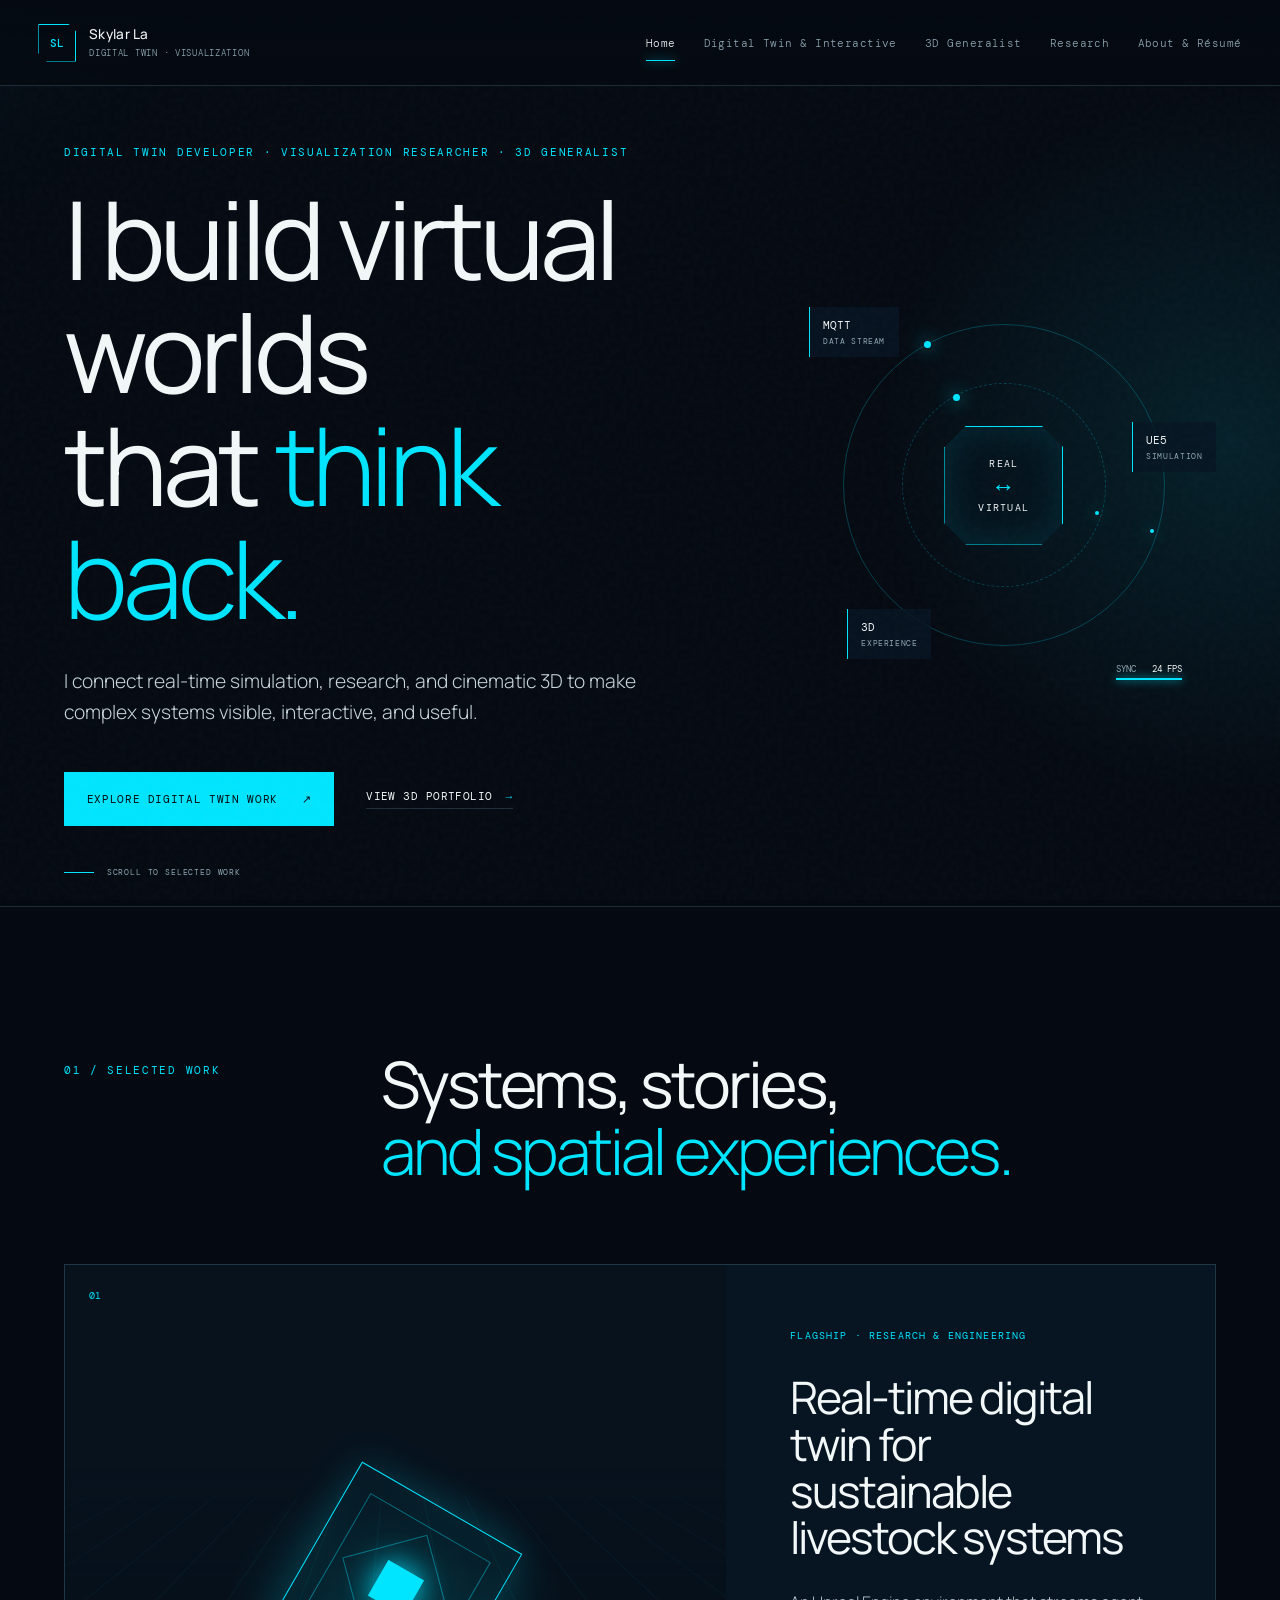
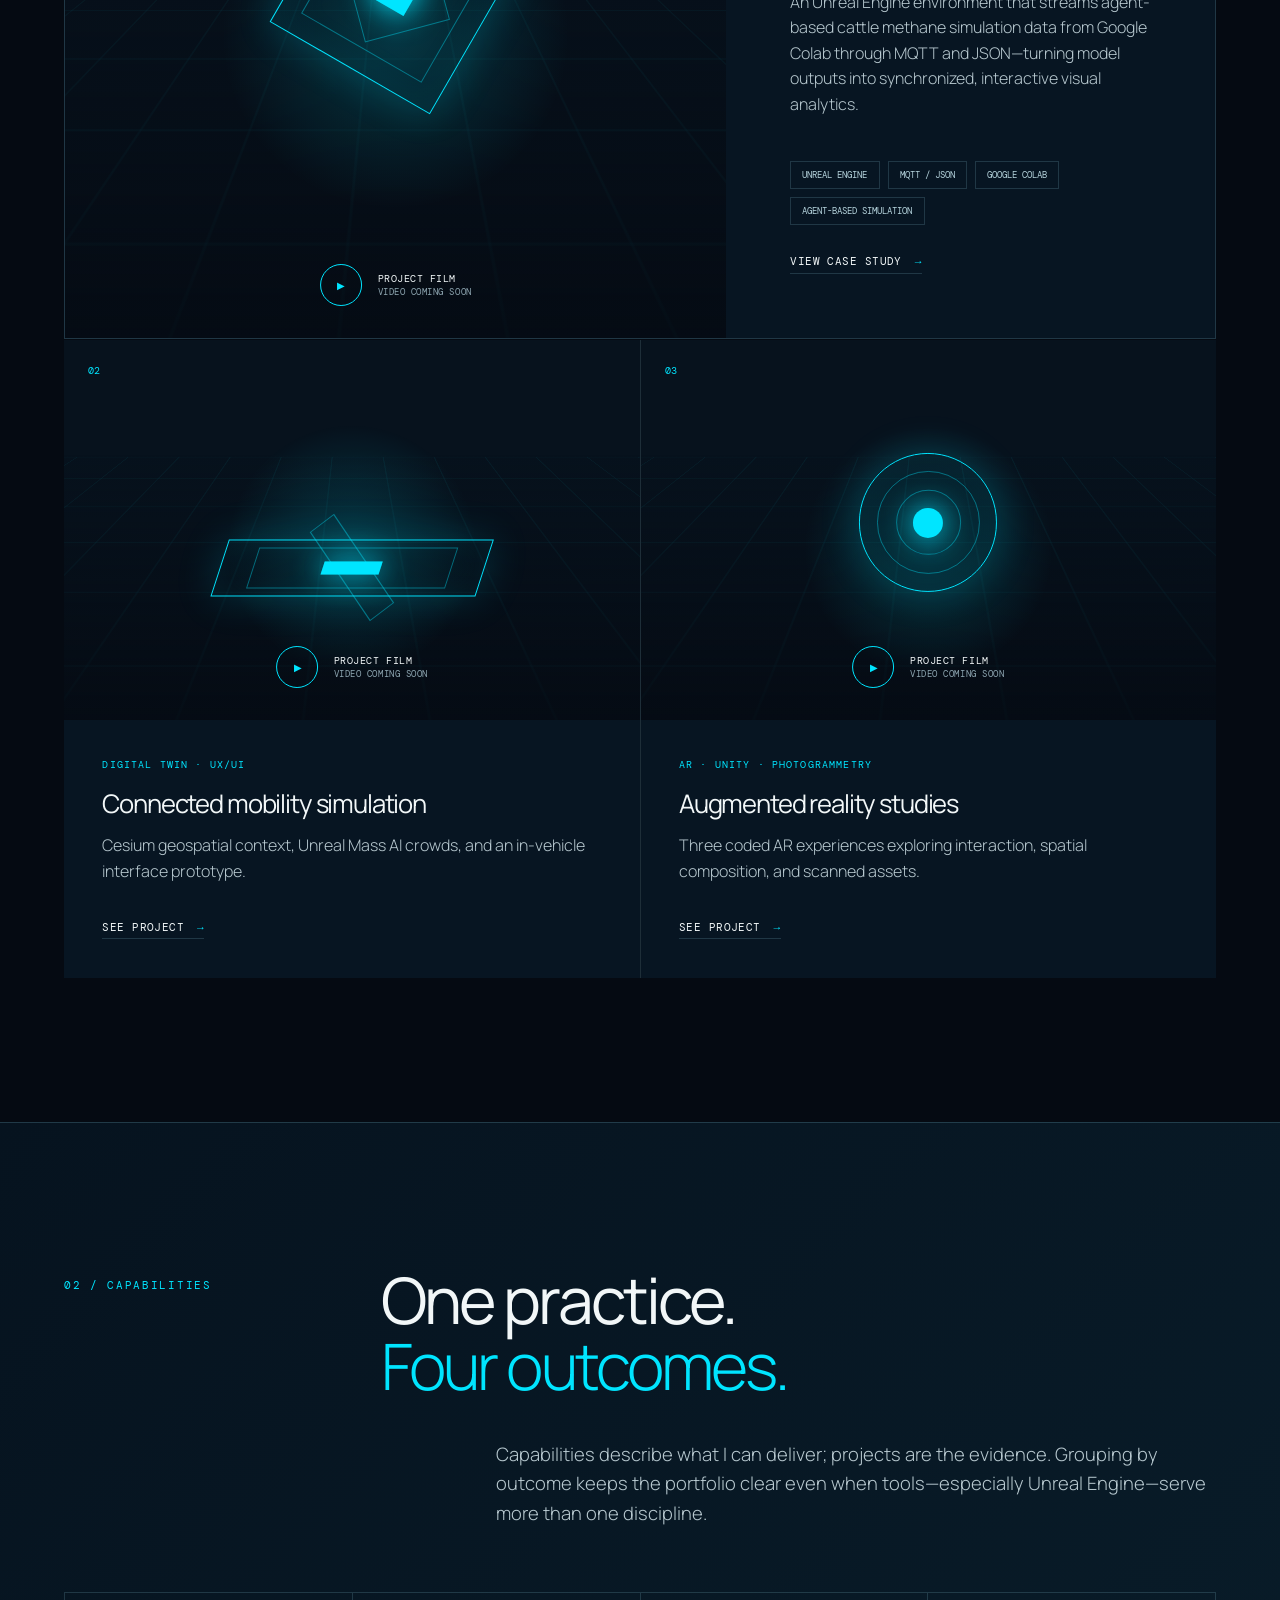
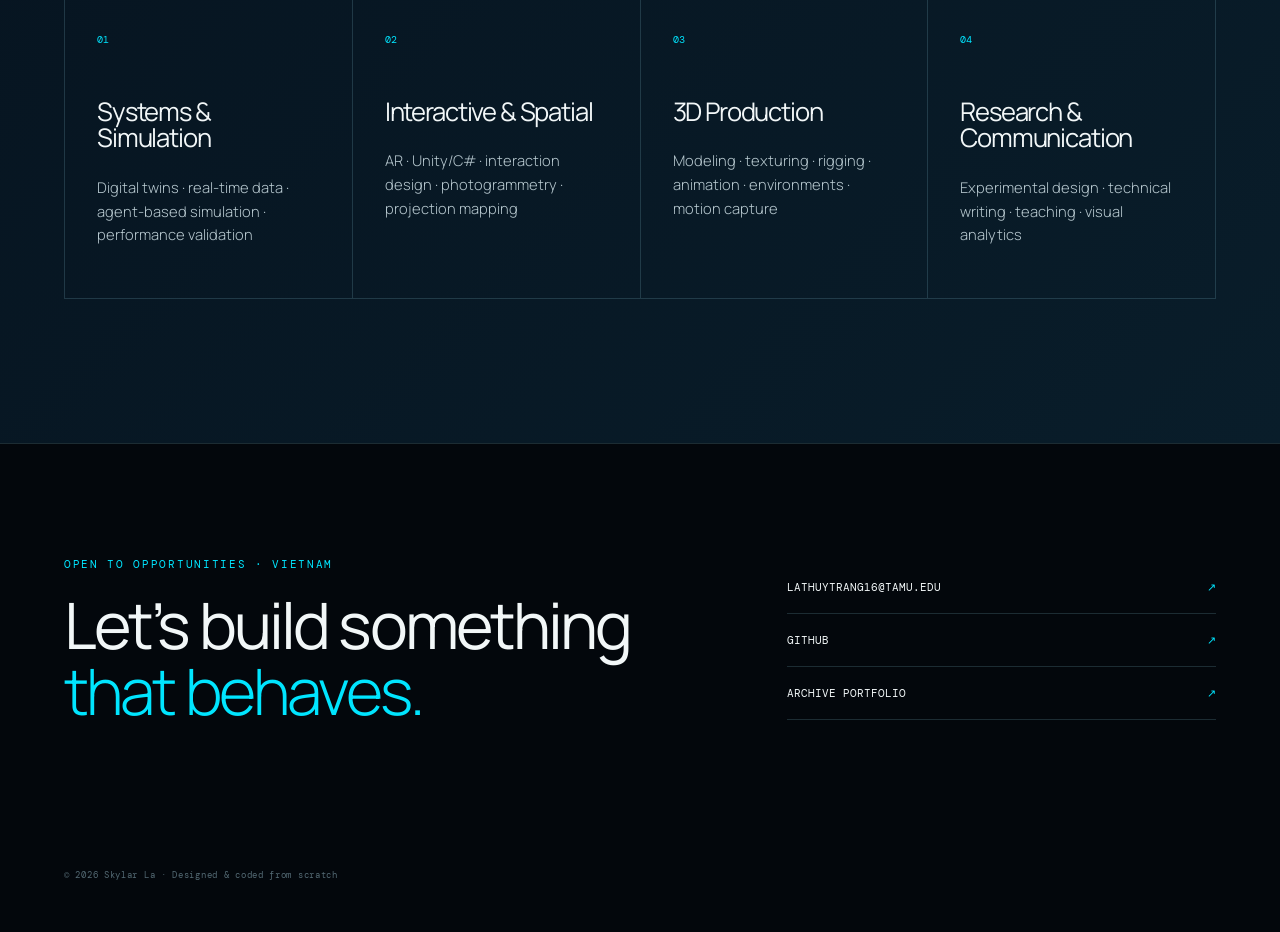
==== index.html @ 79e0a0c8 "feat: launch portfolio website" ====
<!doctype html>
<html lang="en">
  <head>
    <meta charset="UTF-8" />
    <meta name="viewport" content="width=device-width, initial-scale=1.0" />
    <meta name="description" content="Skylar La — Digital twin developer, visualization researcher, and 3D generalist." />
    <meta name="theme-color" content="#050a12" />
    <title>Skylar La — Digital Twin & Visualization</title>
    <link rel="icon" href="/assets/favicon.svg" type="image/svg+xml" />
    <link rel="stylesheet" href="/assets/styles.css" />
    <script src="/assets/app.js" defer></script>
  </head>
  <body data-page="home"><div id="app"></div></body>
</html>
---- assets/styles.css ----
@import url('https://fonts.googleapis.com/css2?family=DM+Mono:wght@300;400;500&family=Manrope:wght@300;400;500;600&display=swap');

:root {
  --ink: #050a12;
  --navy: #071522;
  --panel: #0a1c2a;
  --panel-2: #0d2434;
  --cyan: #00e5ff;
  --cyan-soft: #89f6ff;
  --white: #f2f7f8;
  --muted: #8fa7b2;
  --line: rgba(144, 211, 226, 0.18);
  --display: "Manrope", Arial, sans-serif;
  --mono: "DM Mono", monospace;
}

* { box-sizing: border-box; }
html { scroll-behavior: smooth; background: var(--ink); }
body { margin: 0; color: var(--white); background: var(--ink); font-family: var(--display); font-weight: 300; line-height: 1.6; overflow-x: hidden; }
body::before { content: ""; position: fixed; inset: 0; pointer-events: none; z-index: 20; opacity: .13; background-image: url("data:image/svg+xml,%3Csvg viewBox='0 0 180 180' xmlns='http://www.w3.org/2000/svg'%3E%3Cfilter id='n'%3E%3CfeTurbulence type='fractalNoise' baseFrequency='.9' numOctaves='4' stitchTiles='stitch'/%3E%3C/filter%3E%3Crect width='100%25' height='100%25' filter='url(%23n)' opacity='.22'/%3E%3C/svg%3E"); }
a { color: inherit; text-decoration: none; }
p { margin: 0 0 1.2rem; color: #b7c8cf; }
h1, h2, h3 { margin: 0; font-weight: 400; line-height: 1.04; letter-spacing: -.045em; }
h1 { font-size: clamp(4rem, 8.5vw, 9.5rem); }
h2 { font-size: clamp(2.4rem, 5vw, 5.6rem); }
h3 { font-size: clamp(1.35rem, 2vw, 2rem); }
em { color: var(--cyan); font-style: normal; font-weight: 300; }
.eyebrow { color: var(--cyan); font: 400 .7rem/1.5 var(--mono); letter-spacing: .15em; text-transform: uppercase; }
.lead { color: var(--white); font-size: clamp(1.2rem, 2vw, 1.65rem); line-height: 1.5; }
.section { padding: 9rem max(5vw, 2rem); border-top: 1px solid var(--line); }
.section-heading { display: grid; grid-template-columns: .55fr 1.45fr; align-items: start; margin-bottom: 5rem; }
.section-heading .eyebrow { padding-top: .65rem; }
.section-intro { max-width: 720px; font-size: 1.15rem; margin: -2.5rem 0 4rem auto; }
.reveal { opacity: 0; transform: translateY(24px); transition: opacity .8s ease, transform .8s cubic-bezier(.2,.7,.2,1); }
.reveal.visible { opacity: 1; transform: none; }

.site-header { position: fixed; top: 0; left: 0; z-index: 50; width: 100%; height: 86px; display: flex; align-items: center; justify-content: space-between; padding: 0 max(3vw, 1.5rem); background: linear-gradient(to bottom, rgba(5,10,18,.96), rgba(5,10,18,.74)); border-bottom: 1px solid var(--line); backdrop-filter: blur(18px); }
.brand { display: flex; align-items: center; gap: .8rem; font-size: .85rem; font-weight: 500; line-height: 1.2; letter-spacing: .02em; }
.brand small { display: block; margin-top: .25rem; color: var(--muted); font: 300 .56rem var(--mono); letter-spacing: .08em; text-transform: uppercase; }
.brand-mark { display: grid; place-items: center; width: 38px; height: 38px; color: var(--cyan); border: 1px solid var(--cyan); font: 500 .7rem var(--mono); clip-path: polygon(0 0, 78% 0, 100% 22%, 100% 100%, 22% 100%, 0 78%); }
.site-nav { display: flex; align-items: center; gap: clamp(1rem, 2.2vw, 2.6rem); }
.site-nav a { position: relative; color: var(--muted); font: 300 .68rem var(--mono); letter-spacing: .04em; }
.site-nav a:hover, .site-nav a[aria-current="page"] { color: var(--white); }
.site-nav a[aria-current="page"]::after { content: ""; position: absolute; left: 0; right: 0; bottom: -.7rem; height: 1px; background: var(--cyan); box-shadow: 0 0 10px var(--cyan); }
.menu-toggle { display: none; color: var(--white); background: none; border: 0; }

.hero { min-height: 100svh; position: relative; display: grid; grid-template-columns: 1.22fr .78fr; align-items: center; gap: 4rem; padding: 9rem max(5vw, 2rem) 5rem; overflow: hidden; }
.hero::before { content: ""; position: absolute; width: 58vw; height: 58vw; right: -25vw; top: 8vh; border-radius: 50%; background: radial-gradient(circle, rgba(0,229,255,.1), transparent 67%); }
.hero-copy { position: relative; z-index: 2; }
.hero-copy h1 { max-width: 1100px; margin: 1.3rem 0 2rem; }
.hero-summary { max-width: 620px; color: #c9d6db; font-size: clamp(1.1rem, 1.5vw, 1.4rem); }
.hero-actions { display: flex; align-items: center; gap: 2rem; margin-top: 2.8rem; }
.button { display: inline-flex; align-items: center; justify-content: center; gap: 1.5rem; min-height: 54px; padding: 0 1.35rem; font: 400 .68rem var(--mono); letter-spacing: .06em; text-transform: uppercase; transition: .25s ease; }
.button-primary { color: var(--ink); background: var(--cyan); border: 1px solid var(--cyan); }
.button-primary:hover { color: var(--cyan); background: transparent; box-shadow: 0 0 28px rgba(0,229,255,.18); }
.text-link { display: inline-flex; gap: .8rem; align-items: center; padding-bottom: .3rem; border-bottom: 1px solid var(--line); color: var(--white); font: 400 .69rem var(--mono); letter-spacing: .04em; text-transform: uppercase; }
.text-link span { color: var(--cyan); transition: transform .2s ease; }
.text-link:hover span { transform: translateX(4px); }

.hero-system { position: relative; aspect-ratio: 1; max-width: 580px; width: 100%; justify-self: end; }
.system-orbit { position: absolute; inset: 12%; border: 1px solid rgba(0,229,255,.23); border-radius: 50%; animation: orbit 30s linear infinite; }
.system-orbit::before, .system-orbit::after { content: ""; position: absolute; border-radius: 50%; background: var(--cyan); box-shadow: 0 0 18px var(--cyan); }
.system-orbit::before { width: 7px; height: 7px; top: 5%; left: 25%; }.system-orbit::after { width: 4px; height: 4px; right: 3%; bottom: 35%; }
.orbit-two { inset: 26%; border-style: dashed; animation-direction: reverse; animation-duration: 22s; }
.system-core { position: absolute; inset: 36%; display: flex; flex-direction: column; place-content: center; text-align: center; border: 1px solid var(--cyan); background: rgba(4,19,29,.8); box-shadow: inset 0 0 40px rgba(0,229,255,.12), 0 0 45px rgba(0,229,255,.08); clip-path: polygon(18% 0, 82% 0, 100% 18%, 100% 82%, 82% 100%, 18% 100%, 0 82%, 0 18%); font: .6rem var(--mono); letter-spacing: .13em; }
.system-core strong { color: var(--cyan); font-size: 1.5rem; font-weight: 300; line-height: 1.3; }
.system-node { position: absolute; padding: .7rem .85rem; border-left: 1px solid var(--cyan); background: rgba(7,21,34,.8); font: 400 .7rem var(--mono); }
.system-node small { display: block; margin-top: .25rem; color: var(--muted); font-size: .48rem; letter-spacing: .08em; }.node-a { top: 8%; left: 4%; }.node-b { right: 0; top: 35%; }.node-c { bottom: 9%; left: 13%; }
.system-readout { position: absolute; right: 8%; bottom: 4%; display: grid; grid-template-columns: auto auto; gap: .2rem 1rem; font: .55rem var(--mono); color: var(--muted); }.system-readout b { color: var(--white); font-weight: 400; }.system-readout i { grid-column: 1 / -1; width: 100%; height: 2px; background: var(--cyan); box-shadow: 0 0 8px var(--cyan); animation: pulse 2s ease infinite; }
.scroll-cue { position: absolute; left: max(5vw, 2rem); bottom: 1.8rem; display: flex; gap: .8rem; color: var(--muted); font: .52rem var(--mono); letter-spacing: .1em; text-transform: uppercase; }.scroll-cue span { width: 30px; height: 1px; align-self: center; background: var(--cyan); }
@keyframes orbit { to { transform: rotate(360deg); } } @keyframes pulse { 50% { opacity: .25; transform: scaleX(.65); } }

.featured-project { display: grid; grid-template-columns: 1.15fr .85fr; min-height: 620px; border: 1px solid var(--line); background: var(--navy); }
.project-visual { position: relative; min-height: 380px; overflow: hidden; background: #07121d; }
.featured-project .project-visual { min-height: 620px; }
.visual-grid { position: absolute; inset: 0; opacity: .42; background-image: linear-gradient(rgba(0,229,255,.11) 1px, transparent 1px), linear-gradient(90deg, rgba(0,229,255,.11) 1px, transparent 1px); background-size: 45px 45px; transform: perspective(400px) rotateX(58deg) scale(1.6) translateY(18%); }
.project-visual::after { content: ""; position: absolute; inset: 0; background: radial-gradient(circle at 50% 55%, rgba(0,229,255,.19), transparent 35%), linear-gradient(to top, rgba(5,10,18,.8), transparent 70%); }
.visual-object { position: absolute; z-index: 2; left: 50%; top: 48%; width: 28%; aspect-ratio: 1; transform: translate(-50%,-50%) rotate(30deg); border: 1px solid var(--cyan); box-shadow: 0 0 40px rgba(0,229,255,.18), inset 0 0 40px rgba(0,229,255,.08); }
.visual-object i { position: absolute; inset: 12%; border: 1px solid rgba(0,229,255,.4); }.visual-object i:nth-child(2) { inset: 26%; transform: rotate(45deg); }.visual-object i:nth-child(3) { inset: 39%; background: var(--cyan); box-shadow: 0 0 30px var(--cyan); }
.visual-mobility .visual-object { width: 46%; height: 15%; top: 60%; transform: translate(-50%,-50%) skew(-18deg); }.visual-ar .visual-object { width: 24%; border-radius: 50%; transform: translate(-50%,-50%); }.visual-ar .visual-object i { border-radius: 50%; }
.visual-index { position: absolute; z-index: 3; top: 1.5rem; left: 1.5rem; color: var(--cyan); font: .65rem var(--mono); }
.media-placeholder { position: absolute; z-index: 4; left: 50%; bottom: 2rem; transform: translateX(-50%); display: flex; align-items: center; gap: 1rem; color: var(--white); font: .65rem var(--mono); letter-spacing: .05em; text-transform: uppercase; white-space: nowrap; }.media-placeholder small { color: var(--muted); }.play-icon { display: grid; place-items: center; width: 42px; aspect-ratio: 1; color: var(--cyan); border: 1px solid var(--cyan); border-radius: 50%; font-size: .65rem; padding-left: 2px; }
.project-copy { display: flex; flex-direction: column; justify-content: center; padding: clamp(2rem, 5vw, 5rem); }
.project-copy h3 { font-size: clamp(2rem, 3.5vw, 4.2rem); margin: .8rem 0 1.8rem; }.project-copy .text-link { align-self: flex-start; margin-top: 1.8rem; }
.project-kicker, .pub-status { color: var(--cyan); font: .6rem var(--mono); letter-spacing: .12em; text-transform: uppercase; }
.tag-list { display: flex; flex-wrap: wrap; gap: .5rem; padding: 0; margin: 1.5rem 0 0; list-style: none; }.tag-list li { padding: .45rem .7rem; color: #b6d4dd; border: 1px solid var(--line); font: .58rem var(--mono); text-transform: uppercase; }
.project-grid { display: grid; grid-template-columns: repeat(2, 1fr); gap: 1px; margin-top: 1px; background: var(--line); }.project-card { background: var(--navy); }.project-card > div:last-child { padding: 2.4rem; }.project-card h3 { margin: .5rem 0 1rem; }.project-card .text-link { margin-top: 1rem; }

.capability-band { background: linear-gradient(135deg, #06131f, #091d2a); }.capability-grid { display: grid; grid-template-columns: repeat(4, 1fr); border-top: 1px solid var(--line); border-left: 1px solid var(--line); }.capability { min-height: 280px; padding: 2rem; border-right: 1px solid var(--line); border-bottom: 1px solid var(--line); }.capability > span, .pipeline-card > span { color: var(--cyan); font: .65rem var(--mono); }.capability h3 { margin: 3rem 0 1.5rem; }.capability p { font-size: .92rem; }

.page-hero { min-height: 78vh; display: grid; grid-template-columns: 1.25fr .75fr; align-items: end; gap: 5rem; padding: 11rem max(5vw, 2rem) 6rem; background: radial-gradient(circle at 85% 40%, rgba(0,229,255,.1), transparent 30%); border-bottom: 1px solid var(--line); }.page-hero h1 { margin-top: 1rem; }.page-hero-aside { padding-bottom: 1rem; }.page-hero-aside > p { color: var(--white); font-size: clamp(1.2rem, 2vw, 1.7rem); }.page-hero-aside .button { margin-top: 1.5rem; }
.case-study { padding: 0 max(5vw, 2rem) 9rem; scroll-margin-top: 110px; }.case-study > .project-visual { min-height: 70vh; max-height: 800px; }.case-layout { display: grid; grid-template-columns: .45fr 1.55fr; gap: 7vw; padding: 5rem 0 0; }.case-meta { border-top: 1px solid var(--line); padding-top: 1.5rem; }.case-meta p { margin: 1.5rem 0 .35rem; color: var(--cyan); font: .55rem var(--mono); letter-spacing: .1em; }.case-meta p:first-child { margin-top: 0; }.case-meta strong { font-size: .85rem; font-weight: 400; color: #d6e2e6; }.case-copy { max-width: 920px; }.case-copy h2 { margin: 1rem 0 2.5rem; }.case-copy h3 { margin: 3rem 0 1rem; font-size: 1.5rem; letter-spacing: -.02em; }.process-row { display: flex; align-items: center; justify-content: space-between; gap: 1rem; margin: 3.5rem 0 2rem; padding: 1.5rem; border: 1px solid var(--line); background: var(--navy); }.process-row span { color: var(--cyan); font: .6rem var(--mono); }.process-row small { display: block; margin-top: .35rem; color: var(--muted); }.process-row b { color: var(--muted); font-weight: 300; }.case-study.compact { padding-top: 9rem; border-top: 1px solid var(--line); }.case-study.compact > .project-visual { min-height: 56vh; }

.reel-panel { display: grid; grid-template-columns: 1.25fr .75fr; gap: 6vw; align-items: center; }.reel-frame { position: relative; min-height: 600px; display: grid; place-items: center; border: 1px solid var(--line); background: radial-gradient(circle at 50% 50%, rgba(0,229,255,.2), transparent 23%), repeating-linear-gradient(120deg, transparent 0 70px, rgba(0,229,255,.04) 70px 71px), var(--navy); }.reel-frame > .play-icon { position: absolute; width: 72px; font-size: 1rem; }.reel-title { text-align: center; font-family: var(--mono); }.reel-title span, .reel-title small { display: block; color: var(--muted); font-size: .55rem; letter-spacing: .15em; }.reel-title strong { display: block; margin: 1rem 0; color: rgba(242,247,248,.1); font-size: clamp(2rem, 4.8vw, 5.4rem); line-height: .95; }.reel-copy h2 { margin: 1rem 0 2rem; }
.production-pipeline { background: var(--navy); }.pipeline-grid { display: grid; grid-template-columns: repeat(5, 1fr); border: 1px solid var(--line); }.pipeline-card { min-height: 340px; padding: 1.6rem; border-right: 1px solid var(--line); }.pipeline-card:last-child { border-right: 0; }.pipeline-card h3 { margin: 4rem 0 1rem; font-size: 1.15rem; font-family: var(--mono); color: var(--cyan); letter-spacing: .03em; }.pipeline-card strong { display: block; min-height: 3rem; font-size: .78rem; font-weight: 500; }.pipeline-card p { margin-top: 1.3rem; font-size: .85rem; }
.gallery-grid { display: grid; grid-template-columns: repeat(2, 1fr); gap: 1px; background: var(--line); }.gallery-placeholder { aspect-ratio: 16/10; display: flex; flex-direction: column; justify-content: space-between; padding: 1.5rem; background: linear-gradient(145deg, #0a1a27, #06101a); border: 1px solid var(--line); }.gallery-placeholder span, .gallery-placeholder small { color: var(--cyan); font: .55rem var(--mono); letter-spacing: .1em; }.gallery-placeholder strong { align-self: center; color: rgba(242,247,248,.2); font: 400 clamp(1rem, 2vw, 2rem) var(--mono); }

.publication-list { padding-top: 4rem; }.publication { border-top: 1px solid var(--line); padding: 5rem 0; }.featured-publication { display: grid; grid-template-columns: .85fr 1.15fr; gap: 6vw; }.publication-image { position: relative; min-height: 540px; display: grid; place-items: center; overflow: hidden; color: var(--muted); border: 1px solid var(--line); background: var(--navy); font: .55rem var(--mono); }.figure-lines { position: absolute; inset: 15%; border: 1px solid rgba(0,229,255,.35); transform: rotate(8deg); }.figure-lines::before, .figure-lines::after { content: ""; position: absolute; inset: 15%; border: inherit; transform: rotate(22deg); }.figure-lines::after { inset: 32%; background: rgba(0,229,255,.13); }.publication-copy h2 { margin: 1rem 0 2rem; font-size: clamp(2.2rem, 4.2vw, 4.8rem); }.publication dl { margin: 3rem 0; }.publication dl div { display: grid; grid-template-columns: .3fr .7fr; gap: 2rem; padding: 1.1rem 0; border-top: 1px solid var(--line); }.publication dt { color: var(--cyan); font: .55rem var(--mono); text-transform: uppercase; }.publication dd { margin: 0; color: #c4d2d8; }.note, .privacy-note { padding: 1rem; border-left: 2px solid var(--cyan); color: var(--muted); font: .65rem/1.6 var(--mono); }.text-publication { display: grid; grid-template-columns: .4fr 1.6fr; gap: 5vw; }.pub-number { display: block; margin-bottom: 2rem; color: var(--cyan); font: 2rem var(--mono); }.text-publication h2 { margin-bottom: 1rem; font-size: clamp(2rem, 3.5vw, 4rem); }

.about-layout { display: grid; grid-template-columns: .7fr 1.3fr; gap: 8vw; }.portrait-placeholder { position: relative; min-height: 680px; display: grid; place-items: center; border: 1px solid var(--line); background: linear-gradient(145deg, #0b2231, #07111b); }.portrait-placeholder span { color: rgba(0,229,255,.12); font: 300 12rem var(--mono); }.portrait-placeholder small { position: absolute; bottom: 1.5rem; color: var(--muted); font: .55rem var(--mono); letter-spacing: .12em; }.about-copy { align-self: center; }.about-copy h2 { margin: 1rem 0 2.5rem; }
.resume-section { background: var(--navy); }.timeline-item { display: grid; grid-template-columns: .35fr .65fr; gap: 3rem; padding: 2.5rem 0; border-top: 1px solid var(--line); }.timeline-item time { color: var(--cyan); font: .65rem var(--mono); }.timeline-item h3 { margin-bottom: .5rem; }.timeline-item strong { color: var(--muted); font-size: .82rem; font-weight: 400; }.timeline-item p { max-width: 740px; margin: 1rem 0 0; }
.education-grid { display: grid; grid-template-columns: repeat(3, 1fr); gap: 1px; background: var(--line); }.education-grid article { min-height: 280px; padding: 2rem; background: var(--ink); }.education-grid span { color: var(--cyan); font: .65rem var(--mono); }.education-grid h3 { margin: 3.5rem 0 1rem; font-size: 1.4rem; }.education-grid small { color: var(--muted); }.privacy-note { max-width: 670px; margin: 3rem 0 0 auto; }

.site-footer { display: grid; grid-template-columns: 1.2fr .8fr; gap: 5rem; padding: 7rem max(5vw, 2rem) 2rem; background: #03070c; border-top: 1px solid var(--line); }.site-footer h2 { margin-top: 1rem; }.footer-links { display: flex; flex-direction: column; justify-content: center; }.footer-links a { display: flex; justify-content: space-between; padding: 1.2rem 0; border-bottom: 1px solid var(--line); font: .67rem var(--mono); text-transform: uppercase; }.footer-links a span { color: var(--cyan); }.copyright { grid-column: 1 / -1; margin-top: 4rem; color: #546a74; font: .55rem var(--mono); letter-spacing: .08em; }
.cursor-glow { position: fixed; inset: 0; z-index: 10; pointer-events: none; background: radial-gradient(450px circle at var(--x, -100px) var(--y, -100px), rgba(0,229,255,.045), transparent 75%); }
.error-page { min-height: 100vh; display: grid; place-content: center; justify-items: start; padding: 2rem; }.error-page h1 { margin: 1rem 0 3rem; }

@media (max-width: 1050px) {
  .site-nav { position: fixed; inset: 86px 0 0; display: none; flex-direction: column; align-items: flex-start; padding: 3rem 2rem; background: rgba(5,10,18,.98); }.site-nav.open { display: flex; }.site-nav a { width: 100%; padding: 1rem 0; font-size: .85rem; border-bottom: 1px solid var(--line); }.menu-toggle { display: flex; flex-direction: column; gap: 5px; align-items: flex-end; cursor: pointer; }.menu-toggle span { width: 26px; height: 1px; background: var(--white); }.menu-toggle em { display: none; }.menu-open { overflow: hidden; }
  .hero, .page-hero { grid-template-columns: 1fr; }.hero { padding-top: 10rem; }.hero-system { max-width: 520px; justify-self: center; }.page-hero { gap: 3rem; }
  .featured-project, .reel-panel, .featured-publication, .about-layout { grid-template-columns: 1fr; }.featured-project .project-visual { min-height: 520px; }.capability-grid { grid-template-columns: repeat(2, 1fr); }.pipeline-grid { grid-template-columns: repeat(2, 1fr); }.pipeline-card { border-bottom: 1px solid var(--line); }.reel-frame { min-height: 520px; }
}

@media (max-width: 700px) {
  h1 { font-size: clamp(3.4rem, 17vw, 5rem); }.section { padding: 6rem 1.25rem; }.section-heading { grid-template-columns: 1fr; gap: 1.5rem; margin-bottom: 3.5rem; }.section-intro { margin: -1.5rem 0 3rem; }
  .site-header { height: 72px; padding: 0 1.25rem; }.site-nav { inset: 72px 0 0; }
  .hero { grid-template-columns: 1fr; min-height: auto; padding: 9rem 1.25rem 5rem; gap: 3rem; }.hero-actions { align-items: flex-start; flex-direction: column; }.hero-system { width: 110%; margin-left: -5%; }.scroll-cue { display: none; }
  .featured-project .project-visual { min-height: 420px; }.project-grid, .capability-grid, .gallery-grid, .education-grid { grid-template-columns: 1fr; }.project-copy { padding: 2rem 1.5rem 3rem; }.project-card > div:last-child { padding: 1.5rem; }.capability { min-height: 230px; }
  .page-hero { min-height: auto; padding: 9rem 1.25rem 4rem; }.case-study { padding: 0 1.25rem 6rem; }.case-study > .project-visual, .case-study.compact > .project-visual { min-height: 420px; }.case-layout { grid-template-columns: 1fr; gap: 3rem; padding-top: 3rem; }.case-study.compact { padding-top: 6rem; }.process-row { display: grid; grid-template-columns: 1fr auto; }.process-row b { transform: rotate(90deg); }
  .reel-frame { min-height: 420px; }.pipeline-grid { grid-template-columns: 1fr; }.pipeline-card { min-height: 260px; }.pipeline-card h3 { margin-top: 2.5rem; }
  .featured-publication, .text-publication { grid-template-columns: 1fr; }.publication-image { min-height: 390px; }.publication dl div { grid-template-columns: 1fr; gap: .5rem; }
  .portrait-placeholder { min-height: 500px; }.portrait-placeholder span { font-size: 8rem; }.timeline-item { grid-template-columns: 1fr; gap: 1rem; }
  .site-footer { grid-template-columns: 1fr; padding: 5rem 1.25rem 2rem; }.copyright { grid-column: auto; margin-top: 1rem; }
}

@media (prefers-reduced-motion: reduce) { *, *::before, *::after { scroll-behavior: auto !important; animation: none !important; transition-duration: .01ms !important; }.reveal { opacity: 1; transform: none; } }
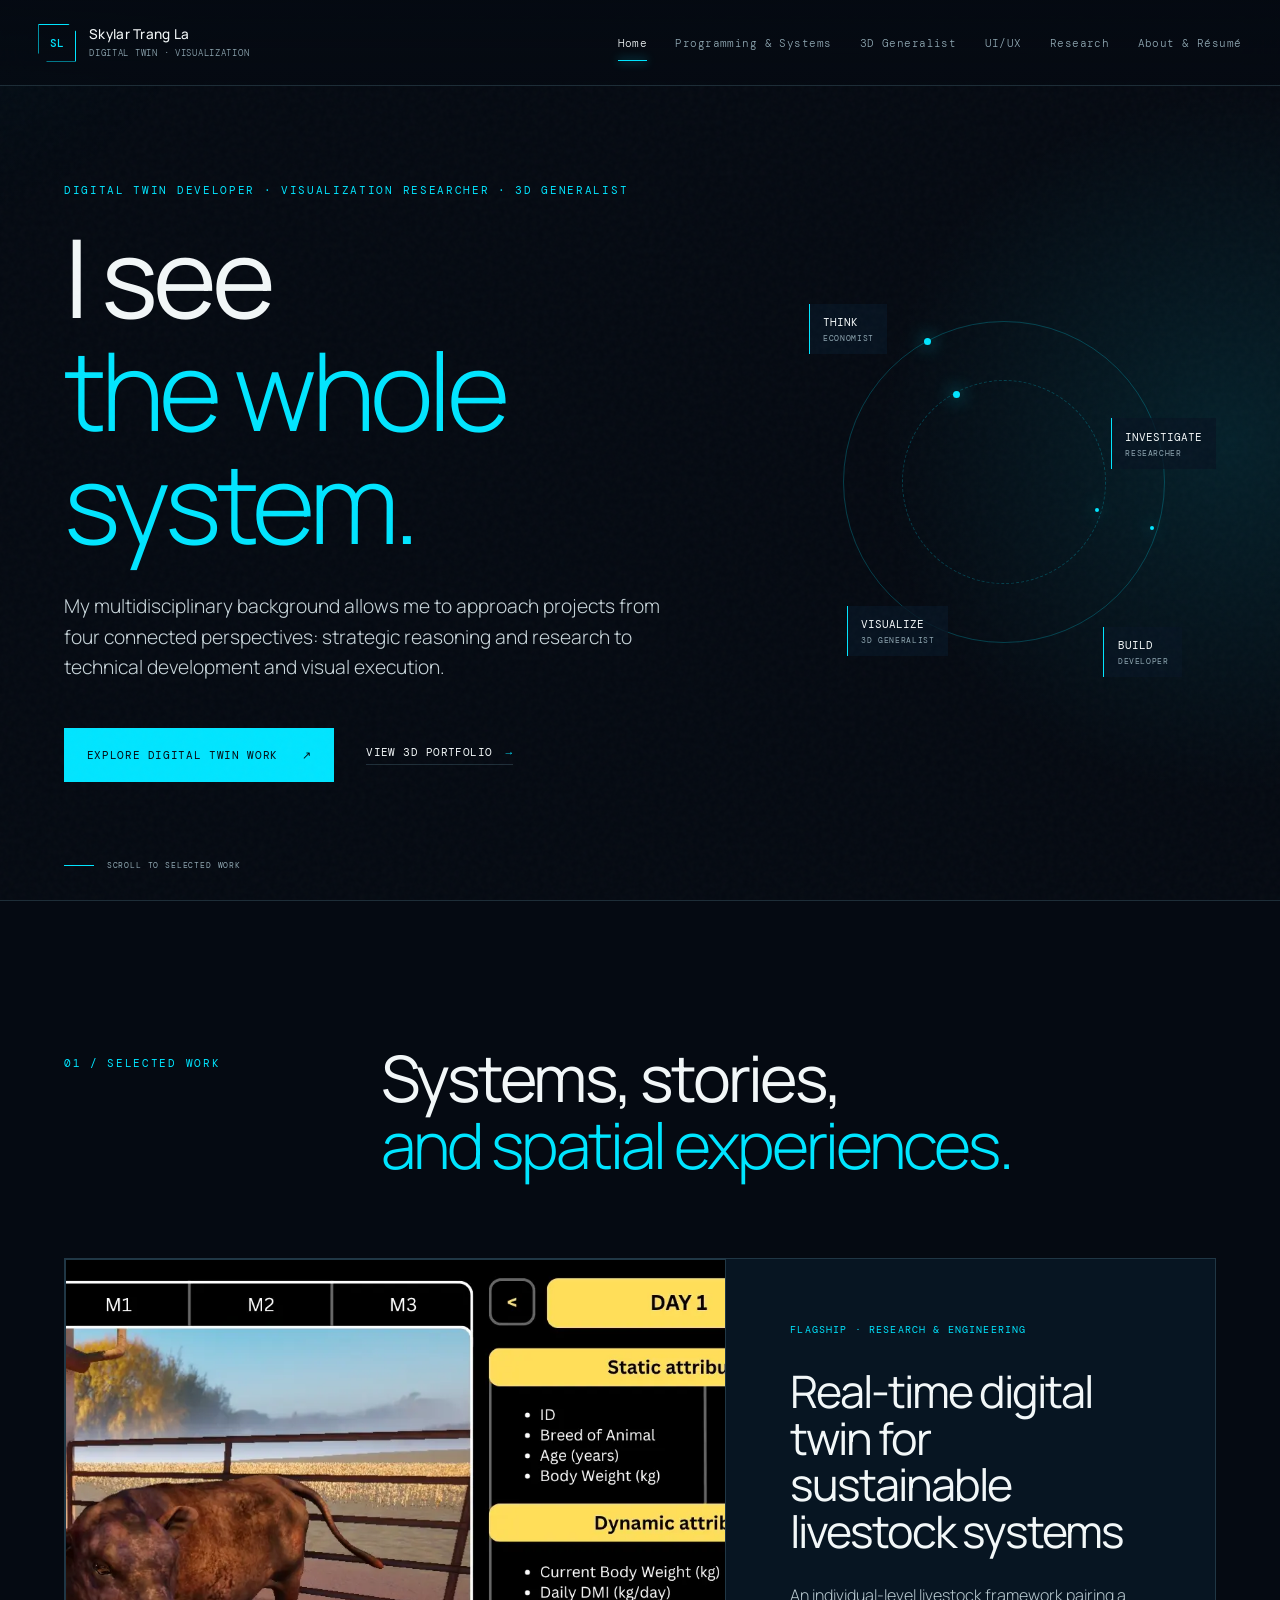
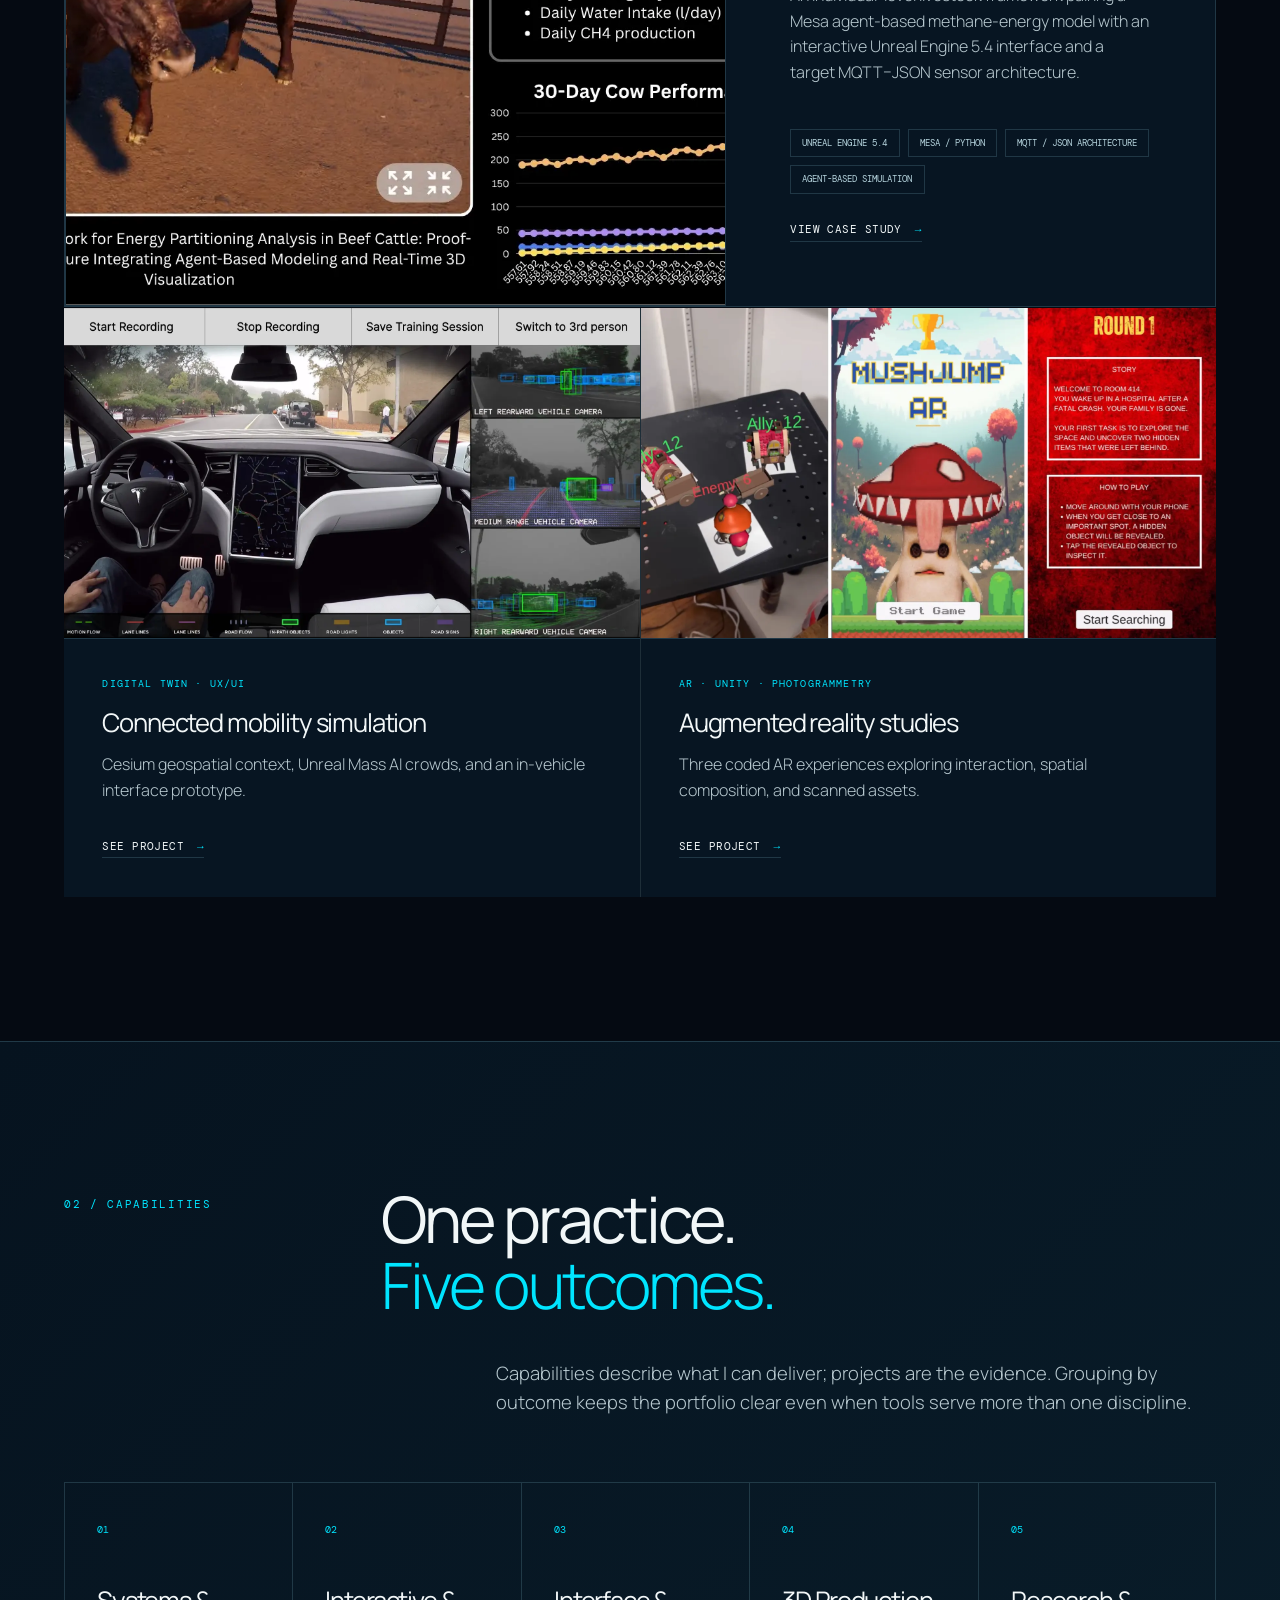
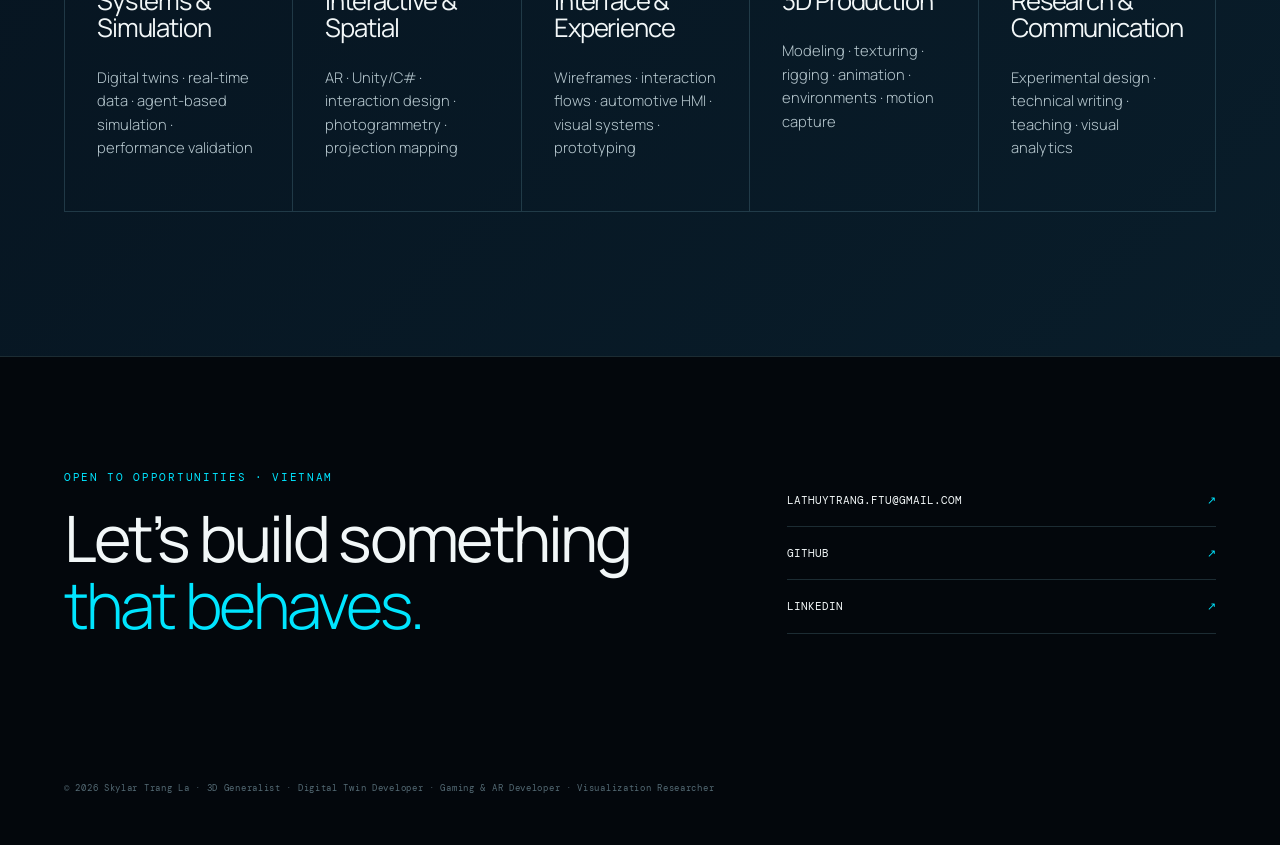
==== commit 2a02742a: "Update index.html" ====
--- a/index.html
+++ b/index.html
@@ -5,7 +5,7 @@
     <meta name="viewport" content="width=device-width, initial-scale=1.0" />
     <meta name="description" content="Skylar La — Digital twin developer, visualization researcher, and 3D generalist." />
     <meta name="theme-color" content="#050a12" />
-    <title>Skylar La — Digital Twin & Visualization</title>
+    <title>Skylar La - Digital Twin & Visualization</title>
     <link rel="icon" href="/assets/favicon.svg" type="image/svg+xml" />
     <link rel="stylesheet" href="/assets/styles.css" />
     <script src="/assets/app.js" defer></script>
--- a/assets/styles.css
+++ b/assets/styles.css
@@ -33,6 +33,7 @@
 .section-intro { max-width: 720px; font-size: 1.15rem; margin: -2.5rem 0 4rem auto; }
 .reveal { opacity: 0; transform: translateY(24px); transition: opacity .8s ease, transform .8s cubic-bezier(.2,.7,.2,1); }
 .reveal.visible { opacity: 1; transform: none; }
+.project-cover { position: relative; min-height: 420px; margin: 0; overflow: hidden; border: 1px solid var(--line); background: var(--navy); }.project-cover img { display: block; width: 100%; height: 100%; min-height: inherit; object-fit: cover; }.featured-project > .project-cover { min-height: 620px; }.project-card .project-cover { min-height: 330px; border: 0; border-bottom: 1px solid var(--line); }.case-study > .project-cover { min-height: 70vh; max-height: 800px; }.case-study > .project-cover img { max-height: 800px; }
 
 .site-header { position: fixed; top: 0; left: 0; z-index: 50; width: 100%; height: 86px; display: flex; align-items: center; justify-content: space-between; padding: 0 max(3vw, 1.5rem); background: linear-gradient(to bottom, rgba(5,10,18,.96), rgba(5,10,18,.74)); border-bottom: 1px solid var(--line); backdrop-filter: blur(18px); }
 .brand { display: flex; align-items: center; gap: .8rem; font-size: .85rem; font-weight: 500; line-height: 1.2; letter-spacing: .02em; }
@@ -65,7 +66,7 @@
 .system-core { position: absolute; inset: 36%; display: flex; flex-direction: column; place-content: center; text-align: center; border: 1px solid var(--cyan); background: rgba(4,19,29,.8); box-shadow: inset 0 0 40px rgba(0,229,255,.12), 0 0 45px rgba(0,229,255,.08); clip-path: polygon(18% 0, 82% 0, 100% 18%, 100% 82%, 82% 100%, 18% 100%, 0 82%, 0 18%); font: .6rem var(--mono); letter-spacing: .13em; }
 .system-core strong { color: var(--cyan); font-size: 1.5rem; font-weight: 300; line-height: 1.3; }
 .system-node { position: absolute; padding: .7rem .85rem; border-left: 1px solid var(--cyan); background: rgba(7,21,34,.8); font: 400 .7rem var(--mono); }
-.system-node small { display: block; margin-top: .25rem; color: var(--muted); font-size: .48rem; letter-spacing: .08em; }.node-a { top: 8%; left: 4%; }.node-b { right: 0; top: 35%; }.node-c { bottom: 9%; left: 13%; }
+.system-node small { display: block; margin-top: .25rem; color: var(--muted); font-size: .48rem; letter-spacing: .08em; }.node-a { top: 8%; left: 4%; }.node-b { right: 0; top: 35%; }.node-c { bottom: 9%; left: 13%; }.node-d { right: 8%; bottom: 4%; }
 .system-readout { position: absolute; right: 8%; bottom: 4%; display: grid; grid-template-columns: auto auto; gap: .2rem 1rem; font: .55rem var(--mono); color: var(--muted); }.system-readout b { color: var(--white); font-weight: 400; }.system-readout i { grid-column: 1 / -1; width: 100%; height: 2px; background: var(--cyan); box-shadow: 0 0 8px var(--cyan); animation: pulse 2s ease infinite; }
 .scroll-cue { position: absolute; left: max(5vw, 2rem); bottom: 1.8rem; display: flex; gap: .8rem; color: var(--muted); font: .52rem var(--mono); letter-spacing: .1em; text-transform: uppercase; }.scroll-cue span { width: 30px; height: 1px; align-self: center; background: var(--cyan); }
 @keyframes orbit { to { transform: rotate(360deg); } } @keyframes pulse { 50% { opacity: .25; transform: scaleX(.65); } }
@@ -86,20 +87,25 @@
 .tag-list { display: flex; flex-wrap: wrap; gap: .5rem; padding: 0; margin: 1.5rem 0 0; list-style: none; }.tag-list li { padding: .45rem .7rem; color: #b6d4dd; border: 1px solid var(--line); font: .58rem var(--mono); text-transform: uppercase; }
 .project-grid { display: grid; grid-template-columns: repeat(2, 1fr); gap: 1px; margin-top: 1px; background: var(--line); }.project-card { background: var(--navy); }.project-card > div:last-child { padding: 2.4rem; }.project-card h3 { margin: .5rem 0 1rem; }.project-card .text-link { margin-top: 1rem; }
 
-.capability-band { background: linear-gradient(135deg, #06131f, #091d2a); }.capability-grid { display: grid; grid-template-columns: repeat(4, 1fr); border-top: 1px solid var(--line); border-left: 1px solid var(--line); }.capability { min-height: 280px; padding: 2rem; border-right: 1px solid var(--line); border-bottom: 1px solid var(--line); }.capability > span, .pipeline-card > span { color: var(--cyan); font: .65rem var(--mono); }.capability h3 { margin: 3rem 0 1.5rem; }.capability p { font-size: .92rem; }
+.capability-band { background: linear-gradient(135deg, #06131f, #091d2a); }.capability-grid { display: grid; grid-template-columns: repeat(5, 1fr); border-top: 1px solid var(--line); border-left: 1px solid var(--line); }.capability { min-height: 280px; padding: 2rem; border-right: 1px solid var(--line); border-bottom: 1px solid var(--line); }.capability > span, .pipeline-card > span { color: var(--cyan); font: .65rem var(--mono); }.capability h3 { margin: 3rem 0 1.5rem; }.capability p { font-size: .92rem; }
 
 .page-hero { min-height: 78vh; display: grid; grid-template-columns: 1.25fr .75fr; align-items: end; gap: 5rem; padding: 11rem max(5vw, 2rem) 6rem; background: radial-gradient(circle at 85% 40%, rgba(0,229,255,.1), transparent 30%); border-bottom: 1px solid var(--line); }.page-hero h1 { margin-top: 1rem; }.page-hero-aside { padding-bottom: 1rem; }.page-hero-aside > p { color: var(--white); font-size: clamp(1.2rem, 2vw, 1.7rem); }.page-hero-aside .button { margin-top: 1.5rem; }
 .case-study { padding: 0 max(5vw, 2rem) 9rem; scroll-margin-top: 110px; }.case-study > .project-visual { min-height: 70vh; max-height: 800px; }.case-layout { display: grid; grid-template-columns: .45fr 1.55fr; gap: 7vw; padding: 5rem 0 0; }.case-meta { border-top: 1px solid var(--line); padding-top: 1.5rem; }.case-meta p { margin: 1.5rem 0 .35rem; color: var(--cyan); font: .55rem var(--mono); letter-spacing: .1em; }.case-meta p:first-child { margin-top: 0; }.case-meta strong { font-size: .85rem; font-weight: 400; color: #d6e2e6; }.case-copy { max-width: 920px; }.case-copy h2 { margin: 1rem 0 2.5rem; }.case-copy h3 { margin: 3rem 0 1rem; font-size: 1.5rem; letter-spacing: -.02em; }.process-row { display: flex; align-items: center; justify-content: space-between; gap: 1rem; margin: 3.5rem 0 2rem; padding: 1.5rem; border: 1px solid var(--line); background: var(--navy); }.process-row span { color: var(--cyan); font: .6rem var(--mono); }.process-row small { display: block; margin-top: .35rem; color: var(--muted); }.process-row b { color: var(--muted); font-weight: 300; }.case-study.compact { padding-top: 9rem; border-top: 1px solid var(--line); }.case-study.compact > .project-visual { min-height: 56vh; }
 
-.reel-panel { display: grid; grid-template-columns: 1.25fr .75fr; gap: 6vw; align-items: center; }.reel-frame { position: relative; min-height: 600px; display: grid; place-items: center; border: 1px solid var(--line); background: radial-gradient(circle at 50% 50%, rgba(0,229,255,.2), transparent 23%), repeating-linear-gradient(120deg, transparent 0 70px, rgba(0,229,255,.04) 70px 71px), var(--navy); }.reel-frame > .play-icon { position: absolute; width: 72px; font-size: 1rem; }.reel-title { text-align: center; font-family: var(--mono); }.reel-title span, .reel-title small { display: block; color: var(--muted); font-size: .55rem; letter-spacing: .15em; }.reel-title strong { display: block; margin: 1rem 0; color: rgba(242,247,248,.1); font-size: clamp(2rem, 4.8vw, 5.4rem); line-height: .95; }.reel-copy h2 { margin: 1rem 0 2rem; }
+.reel-panel { display: grid; grid-template-columns: 1.25fr .75fr; gap: 6vw; align-items: center; }.video-embed { position: relative; aspect-ratio: 16/9; overflow: hidden; border: 1px solid var(--line); background: var(--navy); }.video-embed iframe { position: absolute; inset: 0; width: 100%; height: 100%; border: 0; }.reel-copy h2 { margin: 1rem 0 2rem; }.reel-copy .text-link { margin-top: 1.5rem; }
+.project-video-grid { display: grid; grid-template-columns: repeat(2, minmax(0, 1fr)); gap: 1px; margin-top: 4rem; background: var(--line); border: 1px solid var(--line); }.video-card { padding: 1px 1px 1.5rem; background: var(--ink); }.video-card > div:last-child { padding: 1.4rem 1.4rem 0; }.video-card h3 { margin-top: .45rem; font-size: clamp(1.35rem, 2.2vw, 2.15rem); }.interactive-films { background: var(--navy); }.interactive-films .project-video-grid { margin-top: 0; }
+.generalist-films { background: var(--navy); }.generalist-films .project-video-grid { margin-top: 0; }.film-playlist-link { margin-top: 2.5rem; }
 .production-pipeline { background: var(--navy); }.pipeline-grid { display: grid; grid-template-columns: repeat(5, 1fr); border: 1px solid var(--line); }.pipeline-card { min-height: 340px; padding: 1.6rem; border-right: 1px solid var(--line); }.pipeline-card:last-child { border-right: 0; }.pipeline-card h3 { margin: 4rem 0 1rem; font-size: 1.15rem; font-family: var(--mono); color: var(--cyan); letter-spacing: .03em; }.pipeline-card strong { display: block; min-height: 3rem; font-size: .78rem; font-weight: 500; }.pipeline-card p { margin-top: 1.3rem; font-size: .85rem; }
-.gallery-grid { display: grid; grid-template-columns: repeat(2, 1fr); gap: 1px; background: var(--line); }.gallery-placeholder { aspect-ratio: 16/10; display: flex; flex-direction: column; justify-content: space-between; padding: 1.5rem; background: linear-gradient(145deg, #0a1a27, #06101a); border: 1px solid var(--line); }.gallery-placeholder span, .gallery-placeholder small { color: var(--cyan); font: .55rem var(--mono); letter-spacing: .1em; }.gallery-placeholder strong { align-self: center; color: rgba(242,247,248,.2); font: 400 clamp(1rem, 2vw, 2rem) var(--mono); }
+.selected-turntable { display: grid; grid-template-columns: 1.25fr .75fr; gap: 5vw; align-items: center; margin: 0 0 8rem; padding-bottom: 8rem; border-bottom: 1px solid var(--line); }.selected-turntable h3 { margin: .6rem 0 1rem; font-size: clamp(2rem, 3.5vw, 4rem); }.portfolio-project { padding: 0 0 8rem; }.portfolio-project + .portfolio-project { padding-top: 8rem; border-top: 1px solid var(--line); }.project-header { display: grid; grid-template-columns: .18fr .82fr; gap: 4vw; margin-bottom: 3rem; }.project-header > span { color: var(--cyan); font: 1.2rem var(--mono); }.project-header h3 { margin: .65rem 0 1.5rem; font-size: clamp(2.2rem, 4vw, 4.8rem); }.project-header p:not(.project-kicker) { max-width: 760px; }.project-gallery { display: grid; grid-template-columns: repeat(2, minmax(0, 1fr)); gap: 1px; background: var(--line); }.project-gallery-3 { grid-template-columns: repeat(3, minmax(0, 1fr)); }.project-gallery-7 .gallery-hero { grid-column: span 2; }.gallery-image { position: relative; display: block; min-width: 0; padding: 0; overflow: hidden; cursor: zoom-in; border: 0; background: var(--navy); }.gallery-image img { display: block; width: 100%; height: 100%; min-height: 320px; max-height: 720px; object-fit: cover; transition: transform .55s cubic-bezier(.2,.7,.2,1), filter .35s ease; }.gallery-image:hover img { transform: scale(1.018); filter: brightness(1.08); }.gallery-image > span { position: absolute; right: 1rem; bottom: 1rem; padding: .55rem .7rem; color: var(--white); background: rgba(5,10,18,.78); border: 1px solid var(--line); opacity: 0; transform: translateY(8px); transition: .25s ease; font: .55rem var(--mono); text-transform: uppercase; }.gallery-image:hover > span, .gallery-image:focus-visible > span { opacity: 1; transform: none; }.asset-studies { background: var(--navy); }.asset-study-grid { display: grid; grid-template-columns: repeat(2, minmax(0, 1fr)); gap: 1px; background: var(--line); }.asset-study { padding: 1.5rem; background: var(--ink); }.asset-study header { display: grid; grid-template-columns: auto 1fr; gap: 1.2rem; min-height: 125px; }.asset-study header > span { color: var(--cyan); font: .7rem var(--mono); }.asset-study h3 { margin-bottom: .6rem; }.asset-study > div { display: grid; grid-template-columns: repeat(2, 1fr); gap: 1px; background: var(--line); }.asset-study > div.asset-study-single { grid-template-columns: 1fr; }.asset-study .gallery-image img { min-height: 260px; max-height: 420px; object-fit: contain; background: #818181; }
+.image-viewer { width: min(94vw, 1500px); height: min(92vh, 1050px); padding: 2.8rem 1rem 1rem; color: var(--white); border: 1px solid var(--line); background: #03070c; }.image-viewer::backdrop { background: rgba(0,3,7,.88); backdrop-filter: blur(10px); }.image-viewer button { position: absolute; top: .2rem; right: .8rem; color: var(--white); border: 0; background: none; cursor: pointer; font: 300 2rem var(--display); }.image-viewer img { width: 100%; height: calc(100% - 2.2rem); object-fit: contain; }.image-viewer p { margin: .55rem 0 0; text-align: center; font: .58rem var(--mono); text-transform: uppercase; }.image-viewer[open] { display: block; }
 
-.publication-list { padding-top: 4rem; }.publication { border-top: 1px solid var(--line); padding: 5rem 0; }.featured-publication { display: grid; grid-template-columns: .85fr 1.15fr; gap: 6vw; }.publication-image { position: relative; min-height: 540px; display: grid; place-items: center; overflow: hidden; color: var(--muted); border: 1px solid var(--line); background: var(--navy); font: .55rem var(--mono); }.figure-lines { position: absolute; inset: 15%; border: 1px solid rgba(0,229,255,.35); transform: rotate(8deg); }.figure-lines::before, .figure-lines::after { content: ""; position: absolute; inset: 15%; border: inherit; transform: rotate(22deg); }.figure-lines::after { inset: 32%; background: rgba(0,229,255,.13); }.publication-copy h2 { margin: 1rem 0 2rem; font-size: clamp(2.2rem, 4.2vw, 4.8rem); }.publication dl { margin: 3rem 0; }.publication dl div { display: grid; grid-template-columns: .3fr .7fr; gap: 2rem; padding: 1.1rem 0; border-top: 1px solid var(--line); }.publication dt { color: var(--cyan); font: .55rem var(--mono); text-transform: uppercase; }.publication dd { margin: 0; color: #c4d2d8; }.note, .privacy-note { padding: 1rem; border-left: 2px solid var(--cyan); color: var(--muted); font: .65rem/1.6 var(--mono); }.text-publication { display: grid; grid-template-columns: .4fr 1.6fr; gap: 5vw; }.pub-number { display: block; margin-bottom: 2rem; color: var(--cyan); font: 2rem var(--mono); }.text-publication h2 { margin-bottom: 1rem; font-size: clamp(2rem, 3.5vw, 4rem); }
+.ui-case-featured { display: grid; grid-template-columns: .85fr 1.15fr; gap: 7vw; align-items: center; }.ui-cover { min-height: 560px; }.ui-cover img { object-fit: contain; background: var(--navy); }.ui-case-copy h2 { margin: 1rem 0 2rem; }.ui-case-copy .button { margin-top: 1.5rem; }.ui-archive { background: var(--navy); }.ui-project-grid { display: grid; grid-template-columns: repeat(2, 1fr); gap: 1px; background: var(--line); }.ui-project { padding-bottom: 2rem; background: var(--ink); }.ui-project-cover { min-height: 420px; border: 0; border-bottom: 1px solid var(--line); }.ui-project-cover img { object-fit: contain; background: var(--navy); }.ui-project-copy { padding: 2rem; }.ui-project-copy h3 { margin: .5rem 0 1.2rem; }.ui-project-copy .button { margin-top: 1rem; }.project-facts { margin: 2rem 0; }.project-facts div { display: grid; grid-template-columns: .28fr .72fr; gap: 1rem; padding: .8rem 0; border-top: 1px solid var(--line); }.project-facts dt { color: var(--cyan); font: .58rem var(--mono); text-transform: uppercase; }.project-facts dd { margin: 0; color: #c4d2d8; font-size: .85rem; }.project-actions { display: flex; flex-wrap: wrap; align-items: center; gap: 1rem 1.4rem; }.project-actions .button { margin: 0; }
 
-.about-layout { display: grid; grid-template-columns: .7fr 1.3fr; gap: 8vw; }.portrait-placeholder { position: relative; min-height: 680px; display: grid; place-items: center; border: 1px solid var(--line); background: linear-gradient(145deg, #0b2231, #07111b); }.portrait-placeholder span { color: rgba(0,229,255,.12); font: 300 12rem var(--mono); }.portrait-placeholder small { position: absolute; bottom: 1.5rem; color: var(--muted); font: .55rem var(--mono); letter-spacing: .12em; }.about-copy { align-self: center; }.about-copy h2 { margin: 1rem 0 2.5rem; }
+.publication-list { padding-top: 4rem; }.publication { border-top: 1px solid var(--line); padding: 5rem 0; }.featured-publication { display: grid; grid-template-columns: .85fr 1.15fr; gap: 6vw; align-items: start; }.publication-cover { min-height: 600px; position: sticky; top: 110px; }.publication-cover img { object-fit: contain; background: var(--navy); }.publication-reverse { grid-template-columns: 1.15fr .85fr; }.publication-reverse .publication-cover { order: 2; }.publication-reverse .publication-copy { order: 1; }.publication-copy h2 { margin: 1rem 0 2rem; font-size: clamp(2.2rem, 4.2vw, 4.8rem); }.publication dl { margin: 3rem 0; }.publication dl div { display: grid; grid-template-columns: .3fr .7fr; gap: 2rem; padding: 1.1rem 0; border-top: 1px solid var(--line); }.publication dt { color: var(--cyan); font: .55rem var(--mono); text-transform: uppercase; }.publication dd { margin: 0; color: #c4d2d8; }.research-venues { padding: 1.4rem; border: 1px solid var(--line); background: var(--navy); }.research-venues > p { color: var(--cyan); font: .58rem var(--mono); letter-spacing: .1em; text-transform: uppercase; }.research-venues ul { margin: 0; padding-left: 1.2rem; color: #c4d2d8; }.research-venues li + li { margin-top: .55rem; }.publication-copy .button { margin-top: 1rem; }.note, .privacy-note { padding: 1rem; border-left: 2px solid var(--cyan); color: var(--muted); font: .65rem/1.6 var(--mono); }
+
+.about-layout { display: grid; grid-template-columns: .7fr 1.3fr; gap: 8vw; }.portrait-cover { min-height: 680px; }.portrait-cover img { object-position: center top; }.about-copy { align-self: center; }.about-copy h2 { margin: 1rem 0 2.5rem; }
 .resume-section { background: var(--navy); }.timeline-item { display: grid; grid-template-columns: .35fr .65fr; gap: 3rem; padding: 2.5rem 0; border-top: 1px solid var(--line); }.timeline-item time { color: var(--cyan); font: .65rem var(--mono); }.timeline-item h3 { margin-bottom: .5rem; }.timeline-item strong { color: var(--muted); font-size: .82rem; font-weight: 400; }.timeline-item p { max-width: 740px; margin: 1rem 0 0; }
-.education-grid { display: grid; grid-template-columns: repeat(3, 1fr); gap: 1px; background: var(--line); }.education-grid article { min-height: 280px; padding: 2rem; background: var(--ink); }.education-grid span { color: var(--cyan); font: .65rem var(--mono); }.education-grid h3 { margin: 3.5rem 0 1rem; font-size: 1.4rem; }.education-grid small { color: var(--muted); }.privacy-note { max-width: 670px; margin: 3rem 0 0 auto; }
+.education-grid { display: grid; grid-template-columns: repeat(4, 1fr); gap: 1px; background: var(--line); }.education-grid article { min-height: 280px; padding: 2rem; background: var(--ink); }.education-grid span { color: var(--cyan); font: .65rem var(--mono); }.education-grid h3 { margin: 3.5rem 0 1rem; font-size: 1.4rem; }.education-grid small { color: var(--muted); }.privacy-note { max-width: 670px; margin: 3rem 0 0 auto; }
 
 .site-footer { display: grid; grid-template-columns: 1.2fr .8fr; gap: 5rem; padding: 7rem max(5vw, 2rem) 2rem; background: #03070c; border-top: 1px solid var(--line); }.site-footer h2 { margin-top: 1rem; }.footer-links { display: flex; flex-direction: column; justify-content: center; }.footer-links a { display: flex; justify-content: space-between; padding: 1.2rem 0; border-bottom: 1px solid var(--line); font: .67rem var(--mono); text-transform: uppercase; }.footer-links a span { color: var(--cyan); }.copyright { grid-column: 1 / -1; margin-top: 4rem; color: #546a74; font: .55rem var(--mono); letter-spacing: .08em; }
 .cursor-glow { position: fixed; inset: 0; z-index: 10; pointer-events: none; background: radial-gradient(450px circle at var(--x, -100px) var(--y, -100px), rgba(0,229,255,.045), transparent 75%); }
@@ -108,16 +114,16 @@
 @media (max-width: 1050px) {
   .site-nav { position: fixed; inset: 86px 0 0; display: none; flex-direction: column; align-items: flex-start; padding: 3rem 2rem; background: rgba(5,10,18,.98); }.site-nav.open { display: flex; }.site-nav a { width: 100%; padding: 1rem 0; font-size: .85rem; border-bottom: 1px solid var(--line); }.menu-toggle { display: flex; flex-direction: column; gap: 5px; align-items: flex-end; cursor: pointer; }.menu-toggle span { width: 26px; height: 1px; background: var(--white); }.menu-toggle em { display: none; }.menu-open { overflow: hidden; }
   .hero, .page-hero { grid-template-columns: 1fr; }.hero { padding-top: 10rem; }.hero-system { max-width: 520px; justify-self: center; }.page-hero { gap: 3rem; }
-  .featured-project, .reel-panel, .featured-publication, .about-layout { grid-template-columns: 1fr; }.featured-project .project-visual { min-height: 520px; }.capability-grid { grid-template-columns: repeat(2, 1fr); }.pipeline-grid { grid-template-columns: repeat(2, 1fr); }.pipeline-card { border-bottom: 1px solid var(--line); }.reel-frame { min-height: 520px; }
+  .featured-project, .reel-panel, .featured-publication, .publication-reverse, .about-layout, .ui-case-featured, .selected-turntable { grid-template-columns: 1fr; }.publication-reverse .publication-cover, .publication-reverse .publication-copy { order: initial; }.publication-cover { position: relative; top: auto; min-height: 480px; }.featured-project .project-visual { min-height: 520px; }.capability-grid { grid-template-columns: repeat(2, 1fr); }.pipeline-grid { grid-template-columns: repeat(2, 1fr); }.pipeline-card { border-bottom: 1px solid var(--line); }
 }
 
 @media (max-width: 700px) {
   h1 { font-size: clamp(3.4rem, 17vw, 5rem); }.section { padding: 6rem 1.25rem; }.section-heading { grid-template-columns: 1fr; gap: 1.5rem; margin-bottom: 3.5rem; }.section-intro { margin: -1.5rem 0 3rem; }
   .site-header { height: 72px; padding: 0 1.25rem; }.site-nav { inset: 72px 0 0; }
   .hero { grid-template-columns: 1fr; min-height: auto; padding: 9rem 1.25rem 5rem; gap: 3rem; }.hero-actions { align-items: flex-start; flex-direction: column; }.hero-system { width: 110%; margin-left: -5%; }.scroll-cue { display: none; }
-  .featured-project .project-visual { min-height: 420px; }.project-grid, .capability-grid, .gallery-grid, .education-grid { grid-template-columns: 1fr; }.project-copy { padding: 2rem 1.5rem 3rem; }.project-card > div:last-child { padding: 1.5rem; }.capability { min-height: 230px; }
+  .featured-project .project-visual { min-height: 420px; }.featured-project > .project-cover { min-height: 420px; }.project-grid, .capability-grid, .education-grid, .project-gallery, .project-gallery-3, .asset-study-grid, .ui-project-grid, .project-video-grid { grid-template-columns: 1fr; }.project-copy { padding: 2rem 1.5rem 3rem; }.project-card > div:last-child { padding: 1.5rem; }.capability { min-height: 230px; }.project-header { grid-template-columns: 1fr; }.project-gallery-7 .gallery-hero { grid-row: auto; grid-column: auto; }.gallery-image img { min-height: 260px; max-height: 540px; }.portfolio-project { padding-bottom: 5rem; }.portfolio-project + .portfolio-project { padding-top: 5rem; }.selected-turntable { margin-bottom: 5rem; padding-bottom: 5rem; }.asset-study > div { grid-template-columns: 1fr; }.project-facts div, .publication dl div { grid-template-columns: 1fr; gap: .35rem; }.publication-cover, .portrait-cover, .ui-cover, .ui-project-cover { min-height: 380px; }
   .page-hero { min-height: auto; padding: 9rem 1.25rem 4rem; }.case-study { padding: 0 1.25rem 6rem; }.case-study > .project-visual, .case-study.compact > .project-visual { min-height: 420px; }.case-layout { grid-template-columns: 1fr; gap: 3rem; padding-top: 3rem; }.case-study.compact { padding-top: 6rem; }.process-row { display: grid; grid-template-columns: 1fr auto; }.process-row b { transform: rotate(90deg); }
-  .reel-frame { min-height: 420px; }.pipeline-grid { grid-template-columns: 1fr; }.pipeline-card { min-height: 260px; }.pipeline-card h3 { margin-top: 2.5rem; }
+  .pipeline-grid { grid-template-columns: 1fr; }.pipeline-card { min-height: 260px; }.pipeline-card h3 { margin-top: 2.5rem; }
   .featured-publication, .text-publication { grid-template-columns: 1fr; }.publication-image { min-height: 390px; }.publication dl div { grid-template-columns: 1fr; gap: .5rem; }
   .portrait-placeholder { min-height: 500px; }.portrait-placeholder span { font-size: 8rem; }.timeline-item { grid-template-columns: 1fr; gap: 1rem; }
   .site-footer { grid-template-columns: 1fr; padding: 5rem 1.25rem 2rem; }.copyright { grid-column: auto; margin-top: 1rem; }
